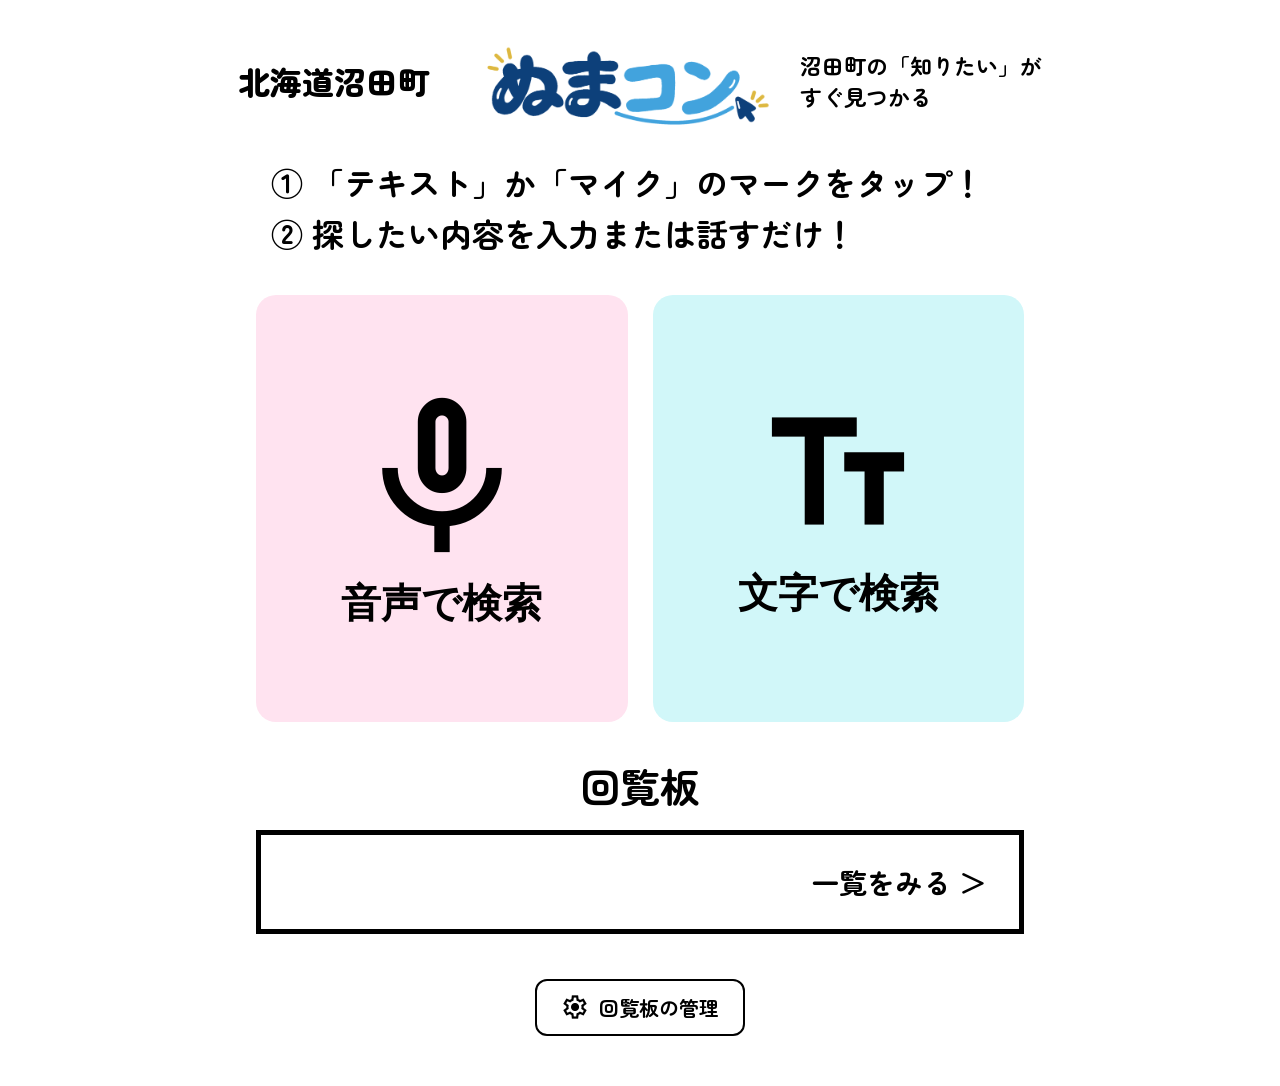
==== index.html @ 4ca05ddf "Initial commit" ====
<!DOCTYPE html>
<html lang="ja">

<head>
    <!-- =====================================================
         ぬまコン HTML
         沼田町の行政情報を分かりやすく届けるWebサイト
         AIに読み込ませて見やすくしているはずです：：

         【主な構成】
         ① ページの基本設定
         ② 外部フォントの読み込み
         ③ CSSファイルの読み込み
         ④ ホーム画面
         ⑤ 音声検索画面
         ⑥ テキスト検索画面
         ⑦ 回覧板一覧画面
         ⑧ 回覧板詳細画面
         ⑨ 管理者画面
         ⑩ JavaScriptファイルの読み込み
    ====================================================== -->

    <!-- ① ページの基本設定 -->
    <meta charset="UTF-8">
    <meta name="viewport" content="width=device-width, initial-scale=1.0">
    <title>ぬまコン</title>

    <link rel="stylesheet" href="https://fonts.googleapis.com/css2?family=Material+Symbols+Outlined:opsz,wght,FILL,GRAD@24,400,0,0">

    <link rel="preconnect" href="https://fonts.googleapis.com">
    <link rel="preconnect" href="https://fonts.gstatic.com" crossorigin>
    <!-- ↓ ここを丸ゴシック（Zen Maru Gothic）のコードに変更しました ↓ -->
    <link href="https://fonts.googleapis.com/css2?family=Zen+Maru+Gothic:wght@500;700;900&display=swap" rel="stylesheet">
    
    <link rel="stylesheet" href="style.css">
</head>

<body>

    <main class="container">

        <!-- =================================================
             ④ ホーム画面
        ================================================== -->
        <section id="homeScreen">

            <!-- ロゴ・町名 -->
            <header class="logo-area">
                <span class="town-name">北海道沼田町</span>
                <img src="images/logo.png" alt="ぬまコン" class="logo-img">
                <span class="sub-title">沼田町の「知りたい」が<br>すぐ見つかる</span>
            </header>

            <!-- 検索方法の案内 -->
            <div class="instructions">
                <p>① 「テキスト」か「マイク」のマークをタップ！</p>
                <p>②  探したい内容を入力または話すだけ！</p>
            </div>

            <!-- 検索ボタン -->
            <div class="search-buttons">

                <button
                    type="button"
                    id="voiceSearchBtn"
                    class="btn voice-btn"
                >
                    <span class="material-symbols-outlined icon-mic">
                        mic
                    </span>
                    <span>音声で検索</span>
                </button>

                <button
                    type="button"
                    id="textSearchBtn"
                    class="btn text-btn"
                >
                    <span class="material-symbols-outlined icon-text">
                        text_fields
                    </span>
                    <span>文字で検索</span>
                </button>

            </div>

            <!-- 回覧板・お知らせ -->
            <section class="notice-board">

                <h2>回覧板</h2>

                <!-- JavaScriptで登録済みの回覧板を表示 -->
                <div class="notice-list"></div>

                <!-- 回覧板一覧画面へのリンク -->
                <div class="notice-bottom">
                    <a href="#" id="noticeListBtn">
                        一覧をみる ＞
                    </a>
                </div>

            </section>

            <!-- 管理者画面への入口 -->
            <div class="admin-entry">
                <button
                    type="button"
                    id="adminScreenBtn"
                >
                    <span class="material-symbols-outlined">
                        settings
                    </span>
                    回覧板の管理
                </button>
            </div>

        </section>


        <!-- =================================================
             ⑤ 音声検索画面
        ================================================== -->
        <section
            id="voiceChatScreen"
            class="chat-screen"
            style="display: none;"
        >

            <!-- 画面上部 -->
            <header class="chat-header">

                <button
                    type="button"
                    id="voiceBackBtn"
                    class="back-btn"
                >
                    ← 戻る
                </button>

                <h2>音声で検索</h2>

            </header>

            <!-- 会話表示エリア -->
            <div class="chat-area">

                <div class="chat-bubble ai">
                    こんにちは！<br>
                    知りたいことを話しかけてください。
                </div>

            </div>

            <!-- 音声入力エリア -->
            <div class="chat-input-area">

                <button
                    type="button"
                    class="mic-button-active"
                    aria-label="音声入力"
                >
                    <span class="material-symbols-outlined">
                        mic
                    </span>
                </button>

                <p>マイクを使って話しかけてください</p>

            </div>

        </section>


        <!-- =================================================
             ⑥ テキスト検索画面
        ================================================== -->
        <section
            id="textChatScreen"
            class="chat-screen"
            style="display: none;"
        >

            <!-- 画面上部 -->
            <header class="chat-header">

                <button
                    type="button"
                    id="textBackBtn"
                    class="back-btn"
                >
                    ← 戻る
                </button>

                <h2>文字で検索</h2>

            </header>

            <!-- 会話表示エリア -->
            <div
                id="textChatArea"
                class="chat-area"
            >

                <div class="chat-bubble ai">
                    こんにちは！<br>
                    知りたいことを入力してください。
                </div>

            </div>

            <!-- テキスト入力エリア -->
            <form
                class="text-input-area"
                onsubmit="return false;"
            >

                <input
                    type="text"
                    id="chatInput"
                    placeholder="知りたいことを入力"
                    aria-label="検索内容"
                >

                <button
                    type="button"
                    id="sendBtn"
                    aria-label="送信"
                >
                    <span class="material-symbols-outlined">
                        send
                    </span>
                </button>

            </form>

        </section>


        <!-- =================================================
             ⑦ 回覧板一覧画面
        ================================================== -->
        <section
            id="noticeListScreen"
            class="sub-screen"
            style="display: none;"
        >

            <!-- 画面上部 -->
            <header class="chat-header">

                <button
                    type="button"
                    id="noticeListBackBtn"
                    class="back-btn"
                >
                    ← 戻る
                </button>

                <h2>回覧板一覧</h2>

            </header>

            <!-- 回覧板一覧 -->
            <div class="content-area">

                <div class="notice-board">

                    <h2>お知らせ・イベント</h2>
                    <div class="notice-list">
                    </div>

                </div>

            </div>

        </section>


        <!-- =================================================
             ⑧ 回覧板詳細画面
        ================================================== -->
        <section
            id="noticeDetailScreen"
            class="sub-screen"
            style="display: none;"
        >

            <!-- 画面上部 -->
            <header class="chat-header">

                <button
                    type="button"
                    id="noticeDetailBackBtn"
                    class="back-btn"
                >
                    ← 戻る
                </button>

                <h2>回覧板の詳細</h2>

            </header>

            <!-- 詳細内容 -->
            <div class="content-area detail-area">

                <span
                    id="detailBadge"
                    class="badge"
                >
                    お知らせ
                </span>

                <h3 id="detailTitle">
                    タイトル
                </h3>

                <p
                    id="detailContent"
                    class="detail-text"
                >
                    本文
                </p>

                <!-- 写真が登録されている場合のみ表示 -->
                <div
                    id="detailPhotoArea"
                    class="detail-photo-area"
                    style="display: none;"
                >
                    <img
                        id="detailPhoto"
                        alt="回覧板の写真"
                    >
                </div>

            </div>

        </section>


        <!-- =================================================
             ⑨ 管理者画面
             回覧板の登録・編集・削除
        ================================================== -->
        <section
            id="adminScreen"
            class="sub-screen admin-screen"
            style="display: none;"
        >

            <!-- 画面上部 -->
            <header class="chat-header">

                <button
                    type="button"
                    id="adminBackBtn"
                    class="back-btn"
                >
                    ← 戻る
                </button>

                <h2>回覧板の管理</h2>

            </header>

            <!-- 管理者用の操作エリア -->
            <div class="content-area admin-content">

                <h3 id="adminFormHeading">
                    新しい回覧板を登録
                </h3>

                <!-- 回覧板登録フォーム -->
                <form id="noticeForm">

                    <!-- 編集中の回覧板ID -->
                    <input
                        type="hidden"
                        id="noticeId"
                    >

                    <!-- 種類 -->
                    <label for="noticeType">
                        種類
                    </label>

                    <select
                        id="noticeType"
                        required
                    >
                        <option value="お知らせ">
                            お知らせ
                        </option>
                        <option value="イベント">
                            イベント
                        </option>
                    </select>

                    <!-- タイトル -->
                    <label for="noticeTitleInput">
                        タイトル
                    </label>

                    <input
                        type="text"
                        id="noticeTitleInput"
                        maxlength="100"
                        placeholder="タイトルを入力"
                        required
                    >

                    <!-- 本文 -->
                    <label for="noticeContentInput">
                        本文
                    </label>

                    <textarea
                        id="noticeContentInput"
                        rows="6"
                        placeholder="お知らせの内容を入力"
                        required
                    ></textarea>

                    <!-- 写真 -->
                    <label for="noticePhotoInput">
                        写真（任意）
                    </label>

                    <input
                        type="file"
                        id="noticePhotoInput"
                        accept="image/*"
                    >

                    <p class="admin-help">
                        写真はなくても登録できます。
                    </p>

                    <!-- 写真のプレビュー -->
                    <div
                        id="photoPreviewArea"
                        class="photo-preview-area"
                        style="display: none;"
                    >

                        <img
                            id="photoPreview"
                            alt="写真のプレビュー"
                        >

                        <button
                            type="button"
                            id="removePhotoBtn"
                        >
                            写真を外す
                        </button>

                    </div>

                    <!-- 登録・編集ボタン -->
                    <div class="admin-form-buttons">

                        <button
                            type="submit"
                            id="saveNoticeBtn"
                        >
                            登録する
                        </button>

                        <button
                            type="button"
                            id="cancelEditBtn"
                            style="display: none;"
                        >
                            編集をキャンセル
                        </button>

                    </div>

                </form>

                <hr>

                <!-- 登録済み回覧板の管理 -->
                <h3>登録済みの回覧板</h3>

                <div
                    id="adminNoticeList"
                    class="admin-notice-list"
                ></div>

            </div>

        </section>

    </main>


    <!-- =====================================================
         ⑩ JavaScriptファイルの読み込み
    ====================================================== -->
    <script src="script.js"></script>

</body>
</html>
---- style.css ----
/* =========================================================
   ぬまコン CSS
   ページ全体・ホーム画面・検索画面・回覧板・管理者画面
   色関係は改善の余地あり
========================================================= */


/* =========================================================
   ① 全体の基本設定
   すべての要素に共通する設定
========================================================= */

* {
    box-sizing: border-box;
    margin: 0;
    padding: 0;
}

body {
    /* ↓ フォントを丸ゴシックに変更 */
    font-family: 'Zen Maru Gothic', 'Hiragino Maru Gothic ProN', sans-serif;
    background-color: #ffffff;
    color: #000000;
    display: flex;
    justify-content: center;
    padding: 30px 20px;
}

.container {
    width: 100%;
    max-width: 768px;
    display: flex;
    flex-direction: column;
}


/* =========================================================
   ② ホーム画面
   ロゴ・町名・案内文の配置
========================================================= */

#homeScreen {
    display: flex;
    flex-direction: column;
    gap: 35px;
}

.logo-area {
    display: flex;
    align-items: center;
    justify-content: center;
    gap: 5px; /* 文字と画像の隙間を極限まで狭くする */
}

/* ※もしHTMLが以前のままで .logo-text がある場合は、ここで非表示にして横並びを防ぎます */
.logo-text {
    display: none;
}

.town-name {
    font-size: 32px;
    font-weight: 900;
    white-space: nowrap;
}

.logo-img {
    width: 100%;
    max-width: 400px;
    height: auto;
    /* ↓ 画像自身の透明な余白を無視して、文字を画像に近づける */
    margin: 0 -20px; 
}

.sub-title {
    font-size: 22px;
    font-weight: 700; /* 丸ゴシックに合わせて太さを調整 */
    line-height: 1.4;
    white-space: nowrap;
}

.instructions {
    font-size: 32px; /* 大きく */
    font-weight: bold;
    line-height: 1.6;
    padding-left: 15px;
    margin-top: -10px; /* 少し上に詰める */
}


/* =========================================================
   ③ 検索ボタン
   音声検索・テキスト検索
========================================================= */

.search-buttons {
    display: flex;
    gap: 25px;
    justify-content: space-between;
}

.btn {
    
    flex: 1;
    aspect-ratio: 1 / 1.15;
    border: none; /* 枠線をなくしてパステル感を強調 */
    border-radius: 20px;
    display: flex;
    flex-direction: column;
    align-items: center;
    justify-content: center;
    color: #000000;
    cursor: pointer;
    transition: transform 0.2s cubic-bezier(0.175, 0.885, 0.32, 1.275);
}
/* カーソルが上に乗ったとき（にゅっと大きくなる） */
.btn:hover {
    transform: scale(1.05);
}

/* クリック（タップ）して押し込んだとき（少し沈む） */
.btn:active {
    transform: scale(0.95);
}
.voice-btn { background-color: #ffe3f0; }
.text-btn { background-color: #d1f7f9; }

.icon-mic {
    font-size: 180px !important; /* マイクをさらに特大に */
    margin-bottom: 10px;
}

.icon-text {
    font-size: 150px !important; /* テキストアイコンを特大に */
    font-weight: bold;
    line-height: 1;
    margin-bottom: 20px;
}

.btn span {
    font-size: 40px; /* ボタンの文字を大きく */
    font-weight: bold;
}


/* =========================================================
   ④ 回覧板・お知らせ一覧
   ホーム画面と一覧画面で共通使用
========================================================= */

.notice-board h2 {
    text-align: center;
    font-size: 40px;
    margin-bottom: 15px;
}

.notice-list {
    border: 5px solid #000000;
    border-bottom: none;
    background-color: #ffffff;

    display: flex;
    flex-direction: column;
}

.notice-item {
    border-bottom: 5px solid #000000;
    min-height: 90px;
    padding: 18px;

    display: flex;
    align-items: center;
    gap: 15px;
}

.notice-title {
    font-size: 28px;
    font-weight: bold;
    line-height: 1.7;
    overflow-wrap: anywhere;
}

.badge {
    flex-shrink: 0;

    border: 3px solid #000000;
    padding: 8px 14px;

    display: inline-block;

    font-size: 22px;
    font-weight: bold;
}

.notice-bottom {
    border-left: 5px solid #000000;
    border-right: 5px solid #000000;
    border-bottom: 5px solid #000000;

    background-color: #ffffff;
    text-align: right;

    padding: 15px 20px;
}

.notice-bottom a {
    color: #000000;
    text-decoration: none;
    font-weight: bold;
    font-size: 28px;

    display: inline-block;
    padding: 12px;
}


/* =========================================================
   ⑤ クリック・タップ時の反応
========================================================= */

.clickable {
    cursor: pointer;

    transition:
        transform 0.2s ease,
        background-color 0.2s ease;
}

.clickable:hover {
    transform: scale(1.01);
    background-color: #f5f5f5;
}

.clickable:active {
    transform: scale(0.98);
    background-color: #e0e0e0;
}


/* =========================================================
   ⑥ サブ画面の共通デザイン
   音声検索・文字検索・回覧板・管理者画面
========================================================= */

.chat-screen,
.sub-screen {
    flex-direction: column;

    width: 100%;
    height: 85vh;
    min-height: 400px;

    border: 5px solid #000000;
    border-radius: 20px;

    background-color: #f9f9f9;
    overflow: hidden;
}

.chat-header {
    flex-shrink: 0;

    background-color: #1a75d2;
    color: #ffffff;

    padding: 15px 20px;

    display: flex;
    align-items: center;
    gap: 20px;
}

.chat-header h2 {
    font-size: 26px;
    line-height: 1.4;
}

.back-btn {
    flex-shrink: 0;

    background: none;
    border: none;
    color: #ffffff;

    font-size: 26px;
    font-weight: bold;

    cursor: pointer;
    padding: 12px;
}

.chat-area,
.content-area {
    flex: 1;
    min-height: 0;

    padding: 20px;
    overflow-y: auto;

    display: flex;
    flex-direction: column;
    gap: 20px;
}


/* =========================================================
   ⑦ 回覧板詳細画面
   タイトル・本文・写真
========================================================= */

.detail-area {
    background-color: #ffffff;
}

.detail-area h3 {
    font-size: 34px;
    line-height: 1.7;

    border-bottom: 3px solid #000000;
    padding-bottom: 15px;

    overflow-wrap: anywhere;
}

.detail-text {
    font-size: 28px;
    line-height: 2;
    white-space: pre-wrap;
    overflow-wrap: anywhere;
}

.detail-photo-area {
    margin-top: 20px;
}

#detailPhoto {
    display: block;

    width: 100%;
    max-height: 500px;

    object-fit: contain;
    border-radius: 8px;
}


/* =========================================================
   ⑧ チャットの吹き出し
========================================================= */

.chat-bubble {
    max-width: 80%;

    padding: 20px;
    border-radius: 20px;
    border: 4px solid #000000;

    font-size: 26px;
    font-weight: bold;
    line-height: 1.8;

    overflow-wrap: anywhere;
}

.ai {
    background-color: #ffffff;
    align-self: flex-start;
    border-top-left-radius: 5px;
}

.user {
    background-color: #d1f7f9;
    align-self: flex-end;
    border-top-right-radius: 5px;
}


/* =========================================================
   ⑨ 音声入力エリア
========================================================= */

.chat-input-area {
    flex-shrink: 0;

    padding: 25px;

    background-color: #ffffff;
    border-top: 5px solid #000000;

    display: flex;
    flex-direction: column;
    align-items: center;
    gap: 15px;
}

.chat-input-area p {
    font-size: 22px;
    font-weight: bold;
    text-align: center;
}

.mic-button-active {
    background-color: #ffe3f0;
    border: 4px solid #000000;
    border-radius: 50%;

    width: 90px;
    height: 90px;

    display: flex;
    justify-content: center;
    align-items: center;

    animation: pulse 1.5s infinite;
}

.mic-button-active span {
    font-size: 50px;
}

@keyframes pulse {
    0% {
        transform: scale(0.95);
    }

    50% {
        transform: scale(1.05);
    }

    100% {
        transform: scale(0.95);
    }
}


/* =========================================================
   ⑩ テキスト入力エリア
========================================================= */

.text-input-area {
    flex-shrink: 0;

    padding: 20px;

    background-color: #ffffff;
    border-top: 5px solid #000000;

    display: flex;
    gap: 15px;
    align-items: center;
}

#chatInput {
    flex: 1;
    min-width: 0;

    font-size: 24px;
    padding: 15px 20px;

    border: 4px solid #000000;
    border-radius: 15px;

    outline: none;
}

#chatInput:focus {
    border-color: #1a75d2;
}

#sendBtn {
    flex-shrink: 0;

    background-color: #1a75d2;
    color: #ffffff;

    border: none;
    border-radius: 15px;

    width: 70px;
    height: 70px;
    min-width: 70px;
    min-height: 70px;

    display: flex;
    justify-content: center;
    align-items: center;

    cursor: pointer;
}

#sendBtn:active {
    transform: scale(0.95);
}

#sendBtn span {
    font-size: 40px;
}


/* =========================================================
   ⑪ 管理者画面への入口
========================================================= */

.admin-entry {
    display: flex;
    justify-content: center;
    padding: 10px 0 20px;
}

#adminScreenBtn {
    display: flex;
    align-items: center;
    justify-content: center;
    gap: 10px;

    min-height: 56px;
    padding: 12px 24px;

    border: 2px solid #000000;
    border-radius: 12px;

    background-color: #ffffff;
    color: #000000;

    font-family: inherit;
    font-size: 20px;
    font-weight: bold;

    cursor: pointer;
}

#adminScreenBtn span {
    font-size: 28px;
}

#adminScreenBtn:hover {
    background-color: #f0f0f0;
}

#adminScreenBtn:active {
    background-color: #e0e0e0;
    transform: scale(0.98);
}


/* =========================================================
   ⑫ 管理者画面
   回覧板の登録・編集・削除
========================================================= */

.admin-content {
    gap: 18px;
    background-color: #ffffff;
}

.admin-content h3 {
    font-size: 26px;
    line-height: 1.5;
    overflow-wrap: anywhere;
}

.admin-content label {
    display: block;
    margin-top: 8px;

    font-size: 20px;
    font-weight: bold;
}

.admin-content input[type="text"],
.admin-content select,
.admin-content textarea {
    width: 100%;
    min-height: 54px;

    padding: 12px;

    border: 2px solid #555555;
    border-radius: 8px;

    background-color: #ffffff;
    color: #000000;

    font-family: inherit;
    font-size: 20px;
}

.admin-content textarea {
    min-height: 160px;
    resize: vertical;
    line-height: 1.7;
}

.admin-content input[type="file"] {
    width: 100%;
    padding: 12px 0;
    font-size: 18px;
}

.admin-content input:focus,
.admin-content select:focus,
.admin-content textarea:focus {
    outline: 3px solid #1a75d2;
    outline-offset: 2px;
}

.admin-help {
    color: #444444;
    font-size: 16px;
    line-height: 1.6;
}


/* =========================================================
   ⑬ 管理者画面の登録・編集ボタン
========================================================= */

.admin-form-buttons,
.admin-card-buttons {
    display: flex;
    flex-wrap: wrap;
    gap: 12px;
    margin-top: 12px;
}

.admin-form-buttons button,
.admin-card-buttons button,
#removePhotoBtn {
    min-height: 52px;
    padding: 10px 18px;

    border: 2px solid #000000;
    border-radius: 10px;

    background-color: #ffffff;
    color: #000000;

    font-family: inherit;
    font-size: 18px;
    font-weight: bold;

    cursor: pointer;
}

.admin-form-buttons button:hover,
.admin-card-buttons button:hover,
#removePhotoBtn:hover {
    background-color: #f0f0f0;
}

#saveNoticeBtn {
    background-color: #d1f7f9;
}

#saveNoticeBtn:hover {
    background-color: #b5ecef;
}

#cancelEditBtn {
    background-color: #f0f0f0;
}

.delete-button {
    background-color: #ffe3e3 !important;
}

.delete-button:hover {
    background-color: #ffcaca !important;
}


/* =========================================================
   ⑭ 写真のプレビュー
========================================================= */

.photo-preview-area {
    flex-direction: column;
    align-items: flex-start;
    gap: 12px;

    margin-top: 10px;
}

#photoPreview {
    display: block;

    max-width: 100%;
    max-height: 300px;

    object-fit: contain;

    border: 1px solid #cccccc;
    border-radius: 8px;
}


/* =========================================================
   ⑮ 登録済み回覧板の管理一覧
========================================================= */

.admin-notice-list {
    display: flex;
    flex-direction: column;
    gap: 14px;
}

.admin-notice-card {
    display: flex;
    flex-direction: column;
    gap: 12px;

    padding: 16px;

    border: 2px solid #777777;
    border-radius: 12px;

    background-color: #ffffff;
}

.admin-notice-card h4 {
    font-size: 22px;
    line-height: 1.6;
    overflow-wrap: anywhere;
}

.admin-card-buttons button {
    flex: 1;
}

.empty-message {
    padding: 20px;
    font-size: 20px;
    line-height: 1.7;
}


/* =========================================================
   ⑯ 回覧板の操作性・フォーカス表示
========================================================= */

button,
a,
.clickable {
    -webkit-tap-highlight-color: transparent;
}

button:focus-visible,
a:focus-visible,
.clickable:focus-visible {
    outline: 3px solid #1a75d2;
    outline-offset: 3px;
}


/* =========================================================
   ⑰ タブレット・小さな画面での表示調整
========================================================= */

@media (max-width: 600px) {

    body {
        padding: 15px 10px;
    }

    #homeScreen {
        gap: 24px;
    }

    .logo-area {
        gap: 10px;
    }

    .town-name {
        font-size: 20px;
    }

    .logo-img {
        max-width: 180px;
    }

    .sub-title {
        font-size: 14px;
    }

    .instructions {
        font-size: 20px;
        padding-left: 5px;
    }

    .search-buttons {
        gap: 12px;
    }

    .btn {
        border-width: 2px;
        border-radius: 14px;
    }

    .icon-mic {
        font-size: 76px !important;
    }

    .icon-text {
        font-size: 68px;
        margin-bottom: 12px;
    }

    .btn span {
        font-size: 18px;
    }

    .notice-board h2 {
        font-size: 30px;
    }

    .notice-item {
        min-height: 70px;
        padding: 12px;
        gap: 10px;
    }

    .notice-title {
        font-size: 18px;
    }

    .badge {
        padding: 6px 8px;
        border-width: 2px;
        font-size: 14px;
    }

    .notice-bottom a {
        font-size: 20px;
    }

    .chat-screen,
    .sub-screen {
        height: 85vh;
        min-height: 350px;
        border-width: 3px;
        border-radius: 14px;
    }

    .chat-header {
        padding: 10px;
        gap: 10px;
    }

    .chat-header h2 {
        font-size: 20px;
    }

    .back-btn {
        font-size: 18px;
        padding: 8px;
    }

    .chat-area,
    .content-area {
        padding: 12px;
        gap: 14px;
    }

    .detail-area h3 {
        font-size: 25px;
    }

    .detail-text {
        font-size: 20px;
        line-height: 1.8;
    }

    .chat-bubble {
        max-width: 90%;
        padding: 14px;
        font-size: 19px;
        border-width: 2px;
    }

    .chat-input-area {
        padding: 15px;
    }

    .chat-input-area p {
        font-size: 17px;
    }

    .text-input-area {
        padding: 10px;
        gap: 8px;
    }

    #chatInput {
        font-size: 18px;
        padding: 12px;
        border-width: 2px;
    }

    #sendBtn {
        width: 54px;
        height: 54px;
        min-width: 54px;
        min-height: 54px;
    }

    #sendBtn span {
        font-size: 30px;
    }

    #adminScreenBtn {
        width: 100%;
        font-size: 18px;
    }

    .admin-content {
        padding: 14px;
        gap: 14px;
    }

    .admin-content h3 {
        font-size: 22px;
    }

    .admin-content label {
        font-size: 18px;
    }

    .admin-content input[type="text"],
    .admin-content select,
    .admin-content textarea {
        font-size: 18px;
    }

    .admin-form-buttons button,
    .admin-card-buttons button {
        flex: 1 1 100%;
    }

    .admin-notice-card h4 {
        font-size: 19px;
    }

}
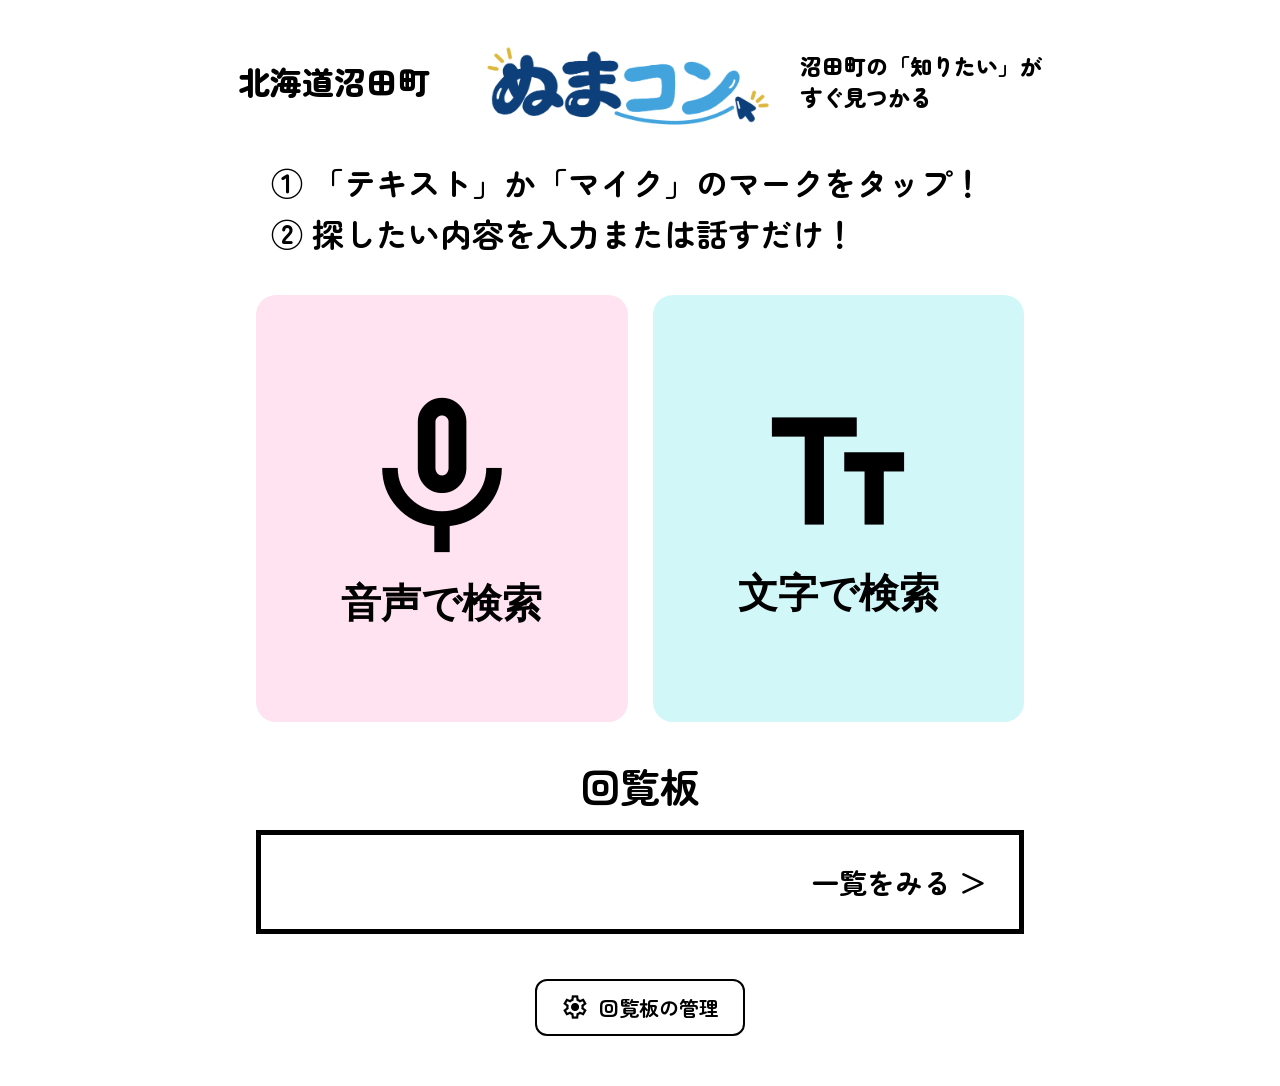
==== commit 8799e4fe: "しょうもない" ====
--- a/index.html
+++ b/index.html
@@ -30,7 +30,7 @@
 
     <link rel="preconnect" href="https://fonts.googleapis.com">
     <link rel="preconnect" href="https://fonts.gstatic.com" crossorigin>
-    <!-- ↓ ここを丸ゴシック（Zen Maru Gothic）のコードに変更しました ↓ -->
+    <!-- 丸ゴシック -->
     <link href="https://fonts.googleapis.com/css2?family=Zen+Maru+Gothic:wght@500;700;900&display=swap" rel="stylesheet">
     
     <link rel="stylesheet" href="style.css">
@@ -90,7 +90,7 @@
 
                 <h2>回覧板</h2>
 
-                <!-- JavaScriptで登録済みの回覧板を表示 -->
+                <!-- JavaScriptで登録済みの回覧板を表示/登録なし -->
                 <div class="notice-list"></div>
 
                 <!-- 回覧板一覧画面へのリンク -->
--- a/style.css
+++ b/style.css
@@ -2,7 +2,7 @@
 /* =========================================================
    ぬまコン CSS
    ページ全体・ホーム画面・検索画面・回覧板・管理者画面
-   色関係は改善の余地あり
+   色系は改善の余地あると思います
 ========================================================= */
 
 
@@ -74,7 +74,7 @@
 
 .sub-title {
     font-size: 22px;
-    font-weight: 700; /* 丸ゴシックに合わせて太さを調整 */
+    font-weight: 800; /* 丸ゴシックに合わせて太さを調整 */
     line-height: 1.4;
     white-space: nowrap;
 }
